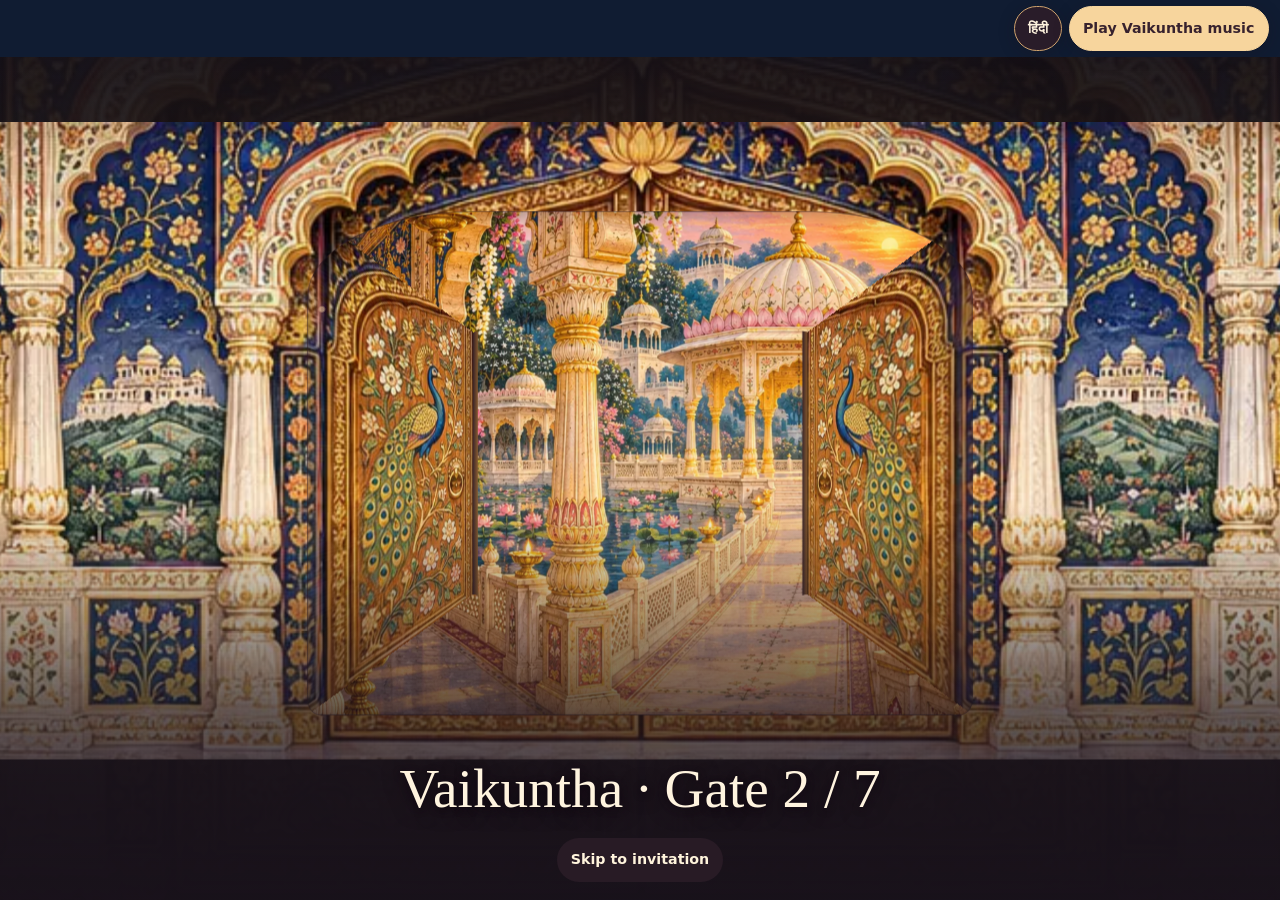
==== index.html @ 94968615 "Welcome guests with Ganesh and complete the celebration walkthrough" ====
<!doctype html>
<html lang="en">
<head>
<meta charset="utf-8">
<meta name="viewport" content="width=device-width, initial-scale=1">
<meta name="robots" content="noindex, nofollow">
<meta name="theme-color" content="#191b2b">
<meta name="description" content="Celebrations 30 November to 9 December 2026. Main wedding on 9 December at The Patel Landmark Garden, Kurwai.">
<meta property="og:title" content="Prateek and Prachi | Wedding Invitation">
<meta property="og:description" content="Celebrations 30 November to 9 December 2026. Main wedding on 9 December at The Patel Landmark Garden, Kurwai.">
<title>Prateek and Prachi | Wedding Invitation</title>
<meta property="og:type" content="website">
<meta property="og:site_name" content="शादी का निमंत्रण">
<meta property="og:url" content="https://prateek-prachi-vivah.github.io/prateek-prachi-vivah/english/">
<meta property="og:image" content="https://prateek-prachi-vivah.github.io/prateek-prachi-vivah/darshan-share-en.jpg">
<meta property="og:image:secure_url" content="https://prateek-prachi-vivah.github.io/prateek-prachi-vivah/darshan-share-en.jpg">
<meta property="og:image:type" content="image/jpeg">
<meta property="og:image:width" content="1200">
<meta property="og:image:height" content="630">
<meta property="og:image:alt" content="Prateek &amp; Prachi · Royal Rajput Wedding · 9 December 2026">
<meta name="twitter:card" content="summary_large_image">
<meta name="twitter:title" content="Prateek and Prachi | Wedding Invitation">
<meta name="twitter:description" content="Celebrations 30 November to 9 December 2026. Main wedding on 9 December at The Patel Landmark Garden, Kurwai.">
<meta name="twitter:image" content="https://prateek-prachi-vivah.github.io/prateek-prachi-vivah/darshan-share-en.jpg">
<link rel="canonical" href="https://prateek-prachi-vivah.github.io/prateek-prachi-vivah/english/">
<link rel="alternate" hreflang="hi" href="https://prateek-prachi-vivah.github.io/prateek-prachi-vivah/">

<script>const params=new URLSearchParams(location.search);const language=params.get('lang');params.set('edition','19');params.set('v','darshan19');location.replace((language==='hi'?'/prateek-prachi-vivah/':language==='en'?'/prateek-prachi-vivah/english/':'/prateek-prachi-vivah/english/')+('?' + params.toString())+location.hash)</script>
<noscript><meta http-equiv="refresh" content="0;url=/prateek-prachi-vivah/english/"></noscript>
</head><body><a href="/prateek-prachi-vivah/english/">Open the wedding invitation</a></body></html>
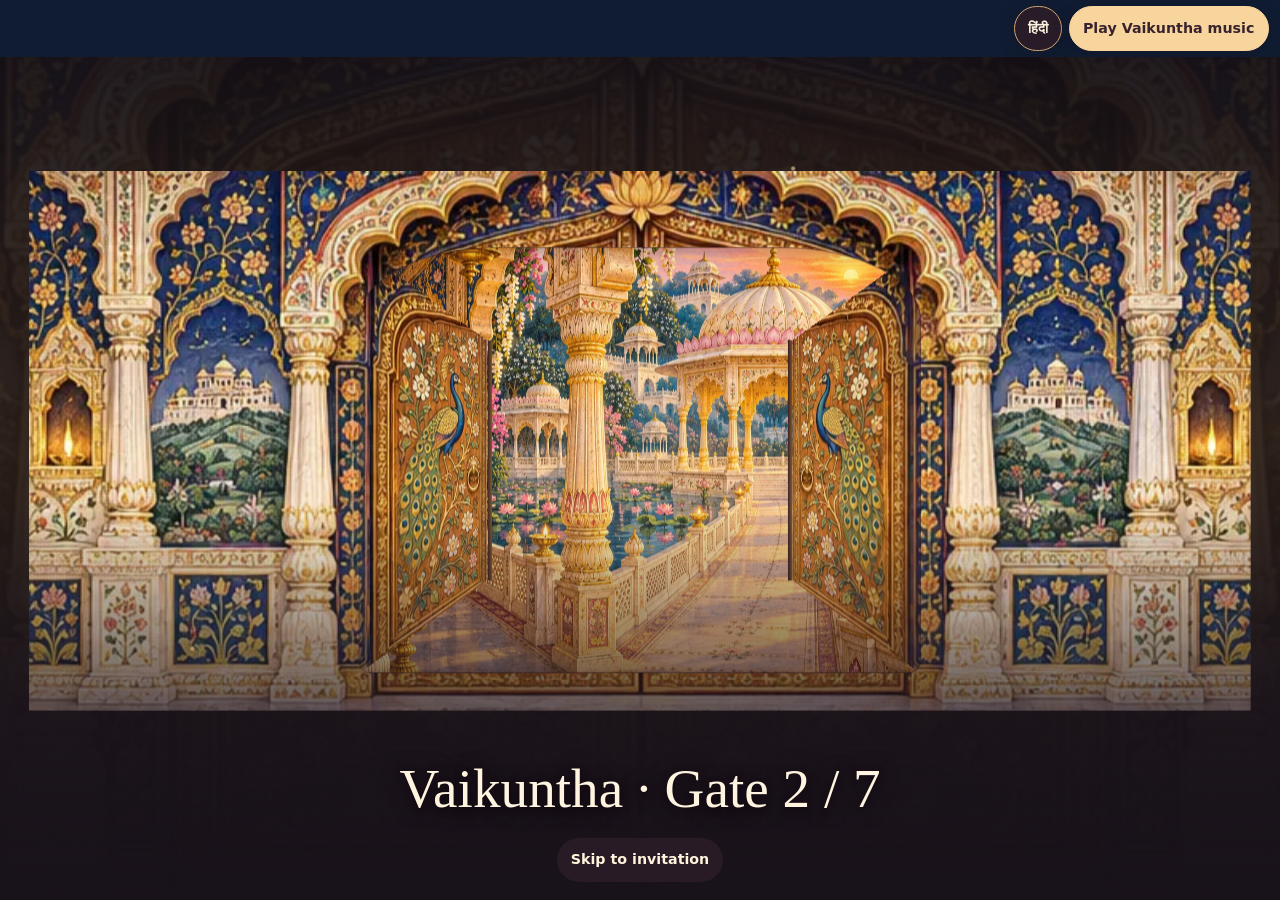
==== commit d4f791b4: "Keep desktop Vaikuntha doors in view and recover from opening failures" ====
--- a/index.html
+++ b/index.html
@@ -25,6 +25,6 @@
 <link rel="canonical" href="https://prateek-prachi-vivah.github.io/prateek-prachi-vivah/english/">
 <link rel="alternate" hreflang="hi" href="https://prateek-prachi-vivah.github.io/prateek-prachi-vivah/">
 
-<script>const params=new URLSearchParams(location.search);const language=params.get('lang');params.set('edition','19');params.set('v','darshan19');location.replace((language==='hi'?'/prateek-prachi-vivah/':language==='en'?'/prateek-prachi-vivah/english/':'/prateek-prachi-vivah/english/')+('?' + params.toString())+location.hash)</script>
+<script>const params=new URLSearchParams(location.search);const language=params.get('lang');params.set('edition','20');params.set('v','darshan20');location.replace((language==='hi'?'/prateek-prachi-vivah/':language==='en'?'/prateek-prachi-vivah/english/':'/prateek-prachi-vivah/english/')+('?' + params.toString())+location.hash)</script>
 <noscript><meta http-equiv="refresh" content="0;url=/prateek-prachi-vivah/english/"></noscript>
 </head><body><a href="/prateek-prachi-vivah/english/">Open the wedding invitation</a></body></html>
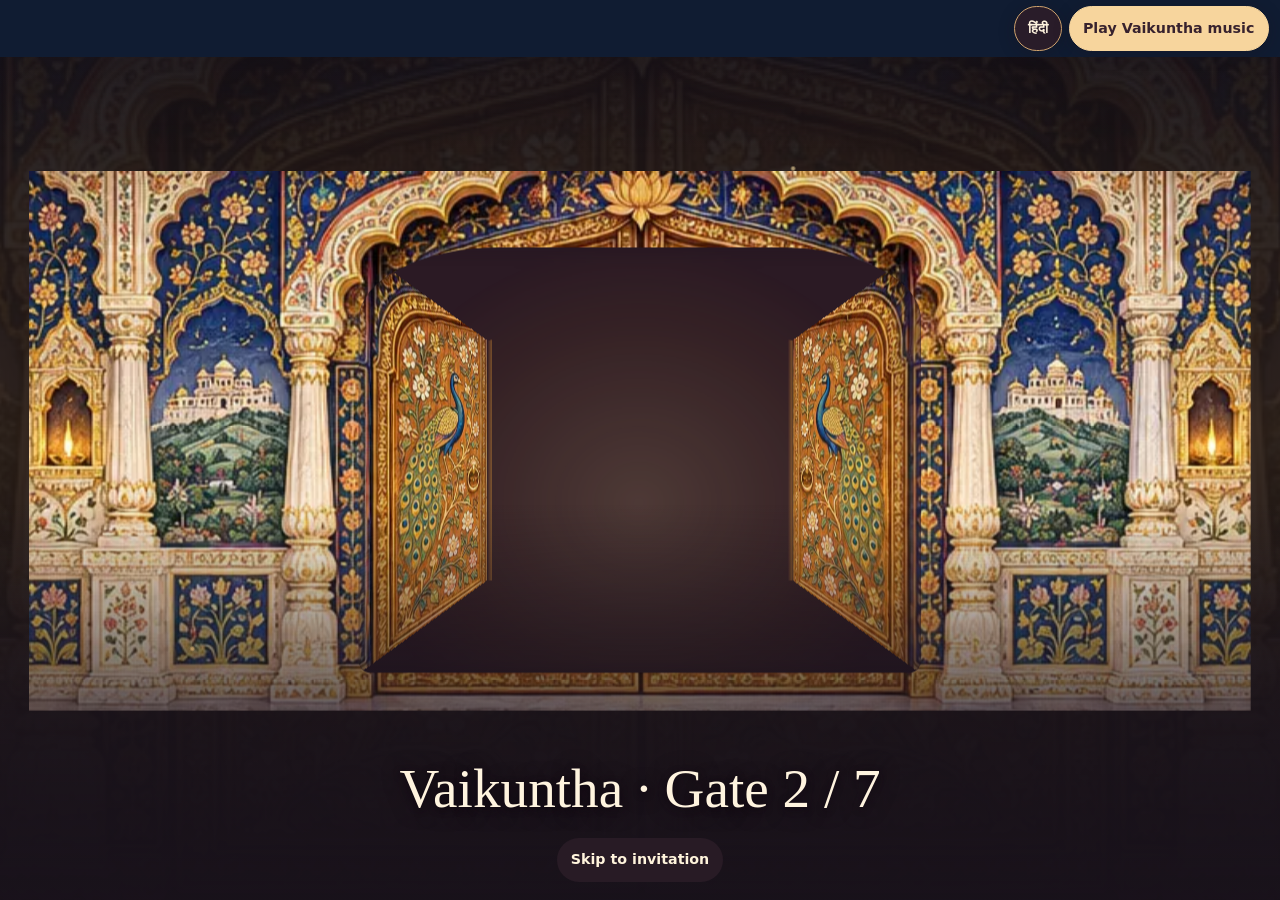
==== commit 93eb28d1: "Fix celebration room contrast, controls and delayed gate artwork" ====
--- a/index.html
+++ b/index.html
@@ -25,6 +25,6 @@
 <link rel="canonical" href="https://prateek-prachi-vivah.github.io/prateek-prachi-vivah/english/">
 <link rel="alternate" hreflang="hi" href="https://prateek-prachi-vivah.github.io/prateek-prachi-vivah/">
 
-<script>const params=new URLSearchParams(location.search);const language=params.get('lang');params.set('edition','20');params.set('v','darshan20');location.replace((language==='hi'?'/prateek-prachi-vivah/':language==='en'?'/prateek-prachi-vivah/english/':'/prateek-prachi-vivah/english/')+('?' + params.toString())+location.hash)</script>
+<script>const params=new URLSearchParams(location.search);const language=params.get('lang');params.set('edition','21');params.set('v','darshan21');location.replace((language==='hi'?'/prateek-prachi-vivah/':language==='en'?'/prateek-prachi-vivah/english/':'/prateek-prachi-vivah/english/')+('?' + params.toString())+location.hash)</script>
 <noscript><meta http-equiv="refresh" content="0;url=/prateek-prachi-vivah/english/"></noscript>
 </head><body><a href="/prateek-prachi-vivah/english/">Open the wedding invitation</a></body></html>
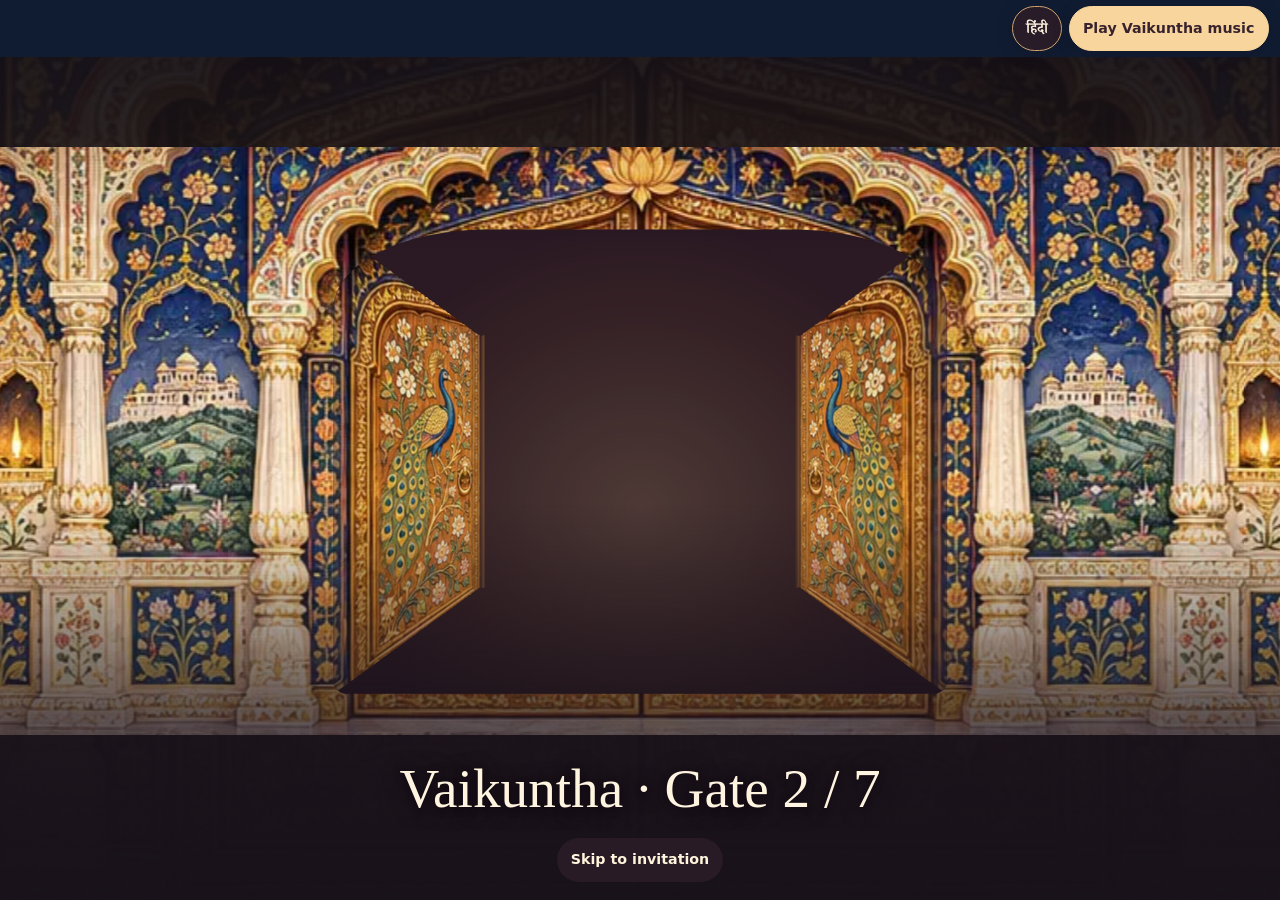
==== commit b68666ae: "Edition 22: correct darshan transitions, audio startup and bilingual invitation details" ====
--- a/index.html
+++ b/index.html
@@ -25,6 +25,6 @@
 <link rel="canonical" href="https://prateek-prachi-vivah.github.io/prateek-prachi-vivah/english/">
 <link rel="alternate" hreflang="hi" href="https://prateek-prachi-vivah.github.io/prateek-prachi-vivah/">
 
-<script>const params=new URLSearchParams(location.search);const language=params.get('lang');params.set('edition','21');params.set('v','darshan21');location.replace((language==='hi'?'/prateek-prachi-vivah/':language==='en'?'/prateek-prachi-vivah/english/':'/prateek-prachi-vivah/english/')+('?' + params.toString())+location.hash)</script>
+<script>const params=new URLSearchParams(location.search);const language=params.get('lang');params.set('edition','22');params.set('v','darshan22');location.replace((language==='hi'?'/prateek-prachi-vivah/':language==='en'?'/prateek-prachi-vivah/english/':'/prateek-prachi-vivah/english/')+('?' + params.toString())+location.hash)</script>
 <noscript><meta http-equiv="refresh" content="0;url=/prateek-prachi-vivah/english/"></noscript>
 </head><body><a href="/prateek-prachi-vivah/english/">Open the wedding invitation</a></body></html>
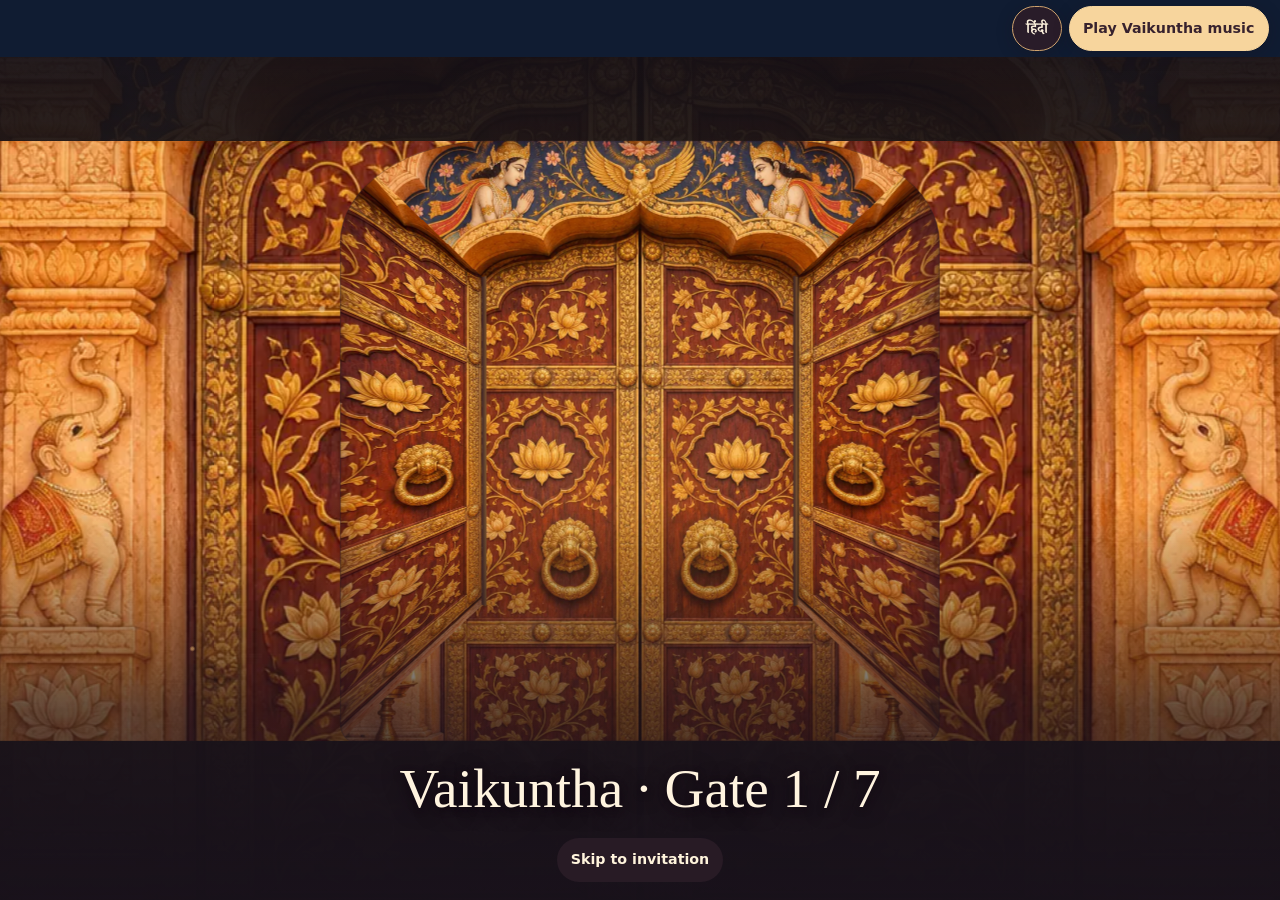
==== commit aab46be6: "Adapt the darshan to desktop and phone screens and restore repeat playback (edition 23)" ====
--- a/index.html
+++ b/index.html
@@ -25,6 +25,6 @@
 <link rel="canonical" href="https://prateek-prachi-vivah.github.io/prateek-prachi-vivah/english/">
 <link rel="alternate" hreflang="hi" href="https://prateek-prachi-vivah.github.io/prateek-prachi-vivah/">
 
-<script>const params=new URLSearchParams(location.search);const language=params.get('lang');params.set('edition','22');params.set('v','darshan22');location.replace((language==='hi'?'/prateek-prachi-vivah/':language==='en'?'/prateek-prachi-vivah/english/':'/prateek-prachi-vivah/english/')+('?' + params.toString())+location.hash)</script>
+<script>const params=new URLSearchParams(location.search);const language=params.get('lang');params.set('edition','23');params.set('v','darshan23');location.replace((language==='hi'?'/prateek-prachi-vivah/':language==='en'?'/prateek-prachi-vivah/english/':'/prateek-prachi-vivah/english/')+('?' + params.toString())+location.hash)</script>
 <noscript><meta http-equiv="refresh" content="0;url=/prateek-prachi-vivah/english/"></noscript>
 </head><body><a href="/prateek-prachi-vivah/english/">Open the wedding invitation</a></body></html>
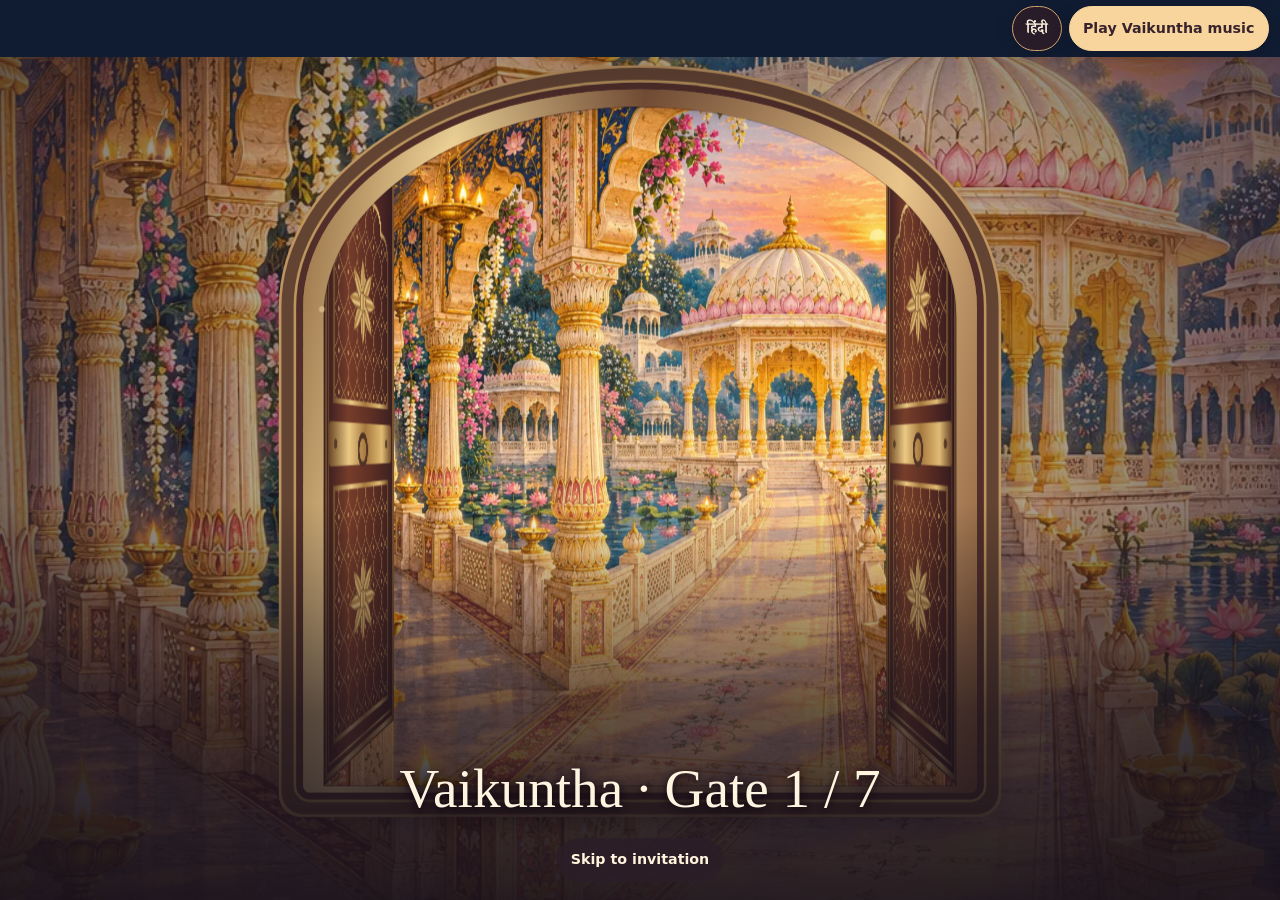
==== commit 1b8b3fa4: "Rebuild desktop Vaikuntha gates and score the opening darshan" ====
--- a/index.html
+++ b/index.html
@@ -25,6 +25,6 @@
 <link rel="canonical" href="https://prateek-prachi-vivah.github.io/prateek-prachi-vivah/english/">
 <link rel="alternate" hreflang="hi" href="https://prateek-prachi-vivah.github.io/prateek-prachi-vivah/">
 
-<script>const params=new URLSearchParams(location.search);const language=params.get('lang');params.set('edition','23');params.set('v','darshan23');location.replace((language==='hi'?'/prateek-prachi-vivah/':language==='en'?'/prateek-prachi-vivah/english/':'/prateek-prachi-vivah/english/')+('?' + params.toString())+location.hash)</script>
+<script>const params=new URLSearchParams(location.search);const language=params.get('lang');params.set('edition','24');params.set('v','darshan24');location.replace((language==='hi'?'/prateek-prachi-vivah/':language==='en'?'/prateek-prachi-vivah/english/':'/prateek-prachi-vivah/english/')+('?' + params.toString())+location.hash)</script>
 <noscript><meta http-equiv="refresh" content="0;url=/prateek-prachi-vivah/english/"></noscript>
 </head><body><a href="/prateek-prachi-vivah/english/">Open the wedding invitation</a></body></html>
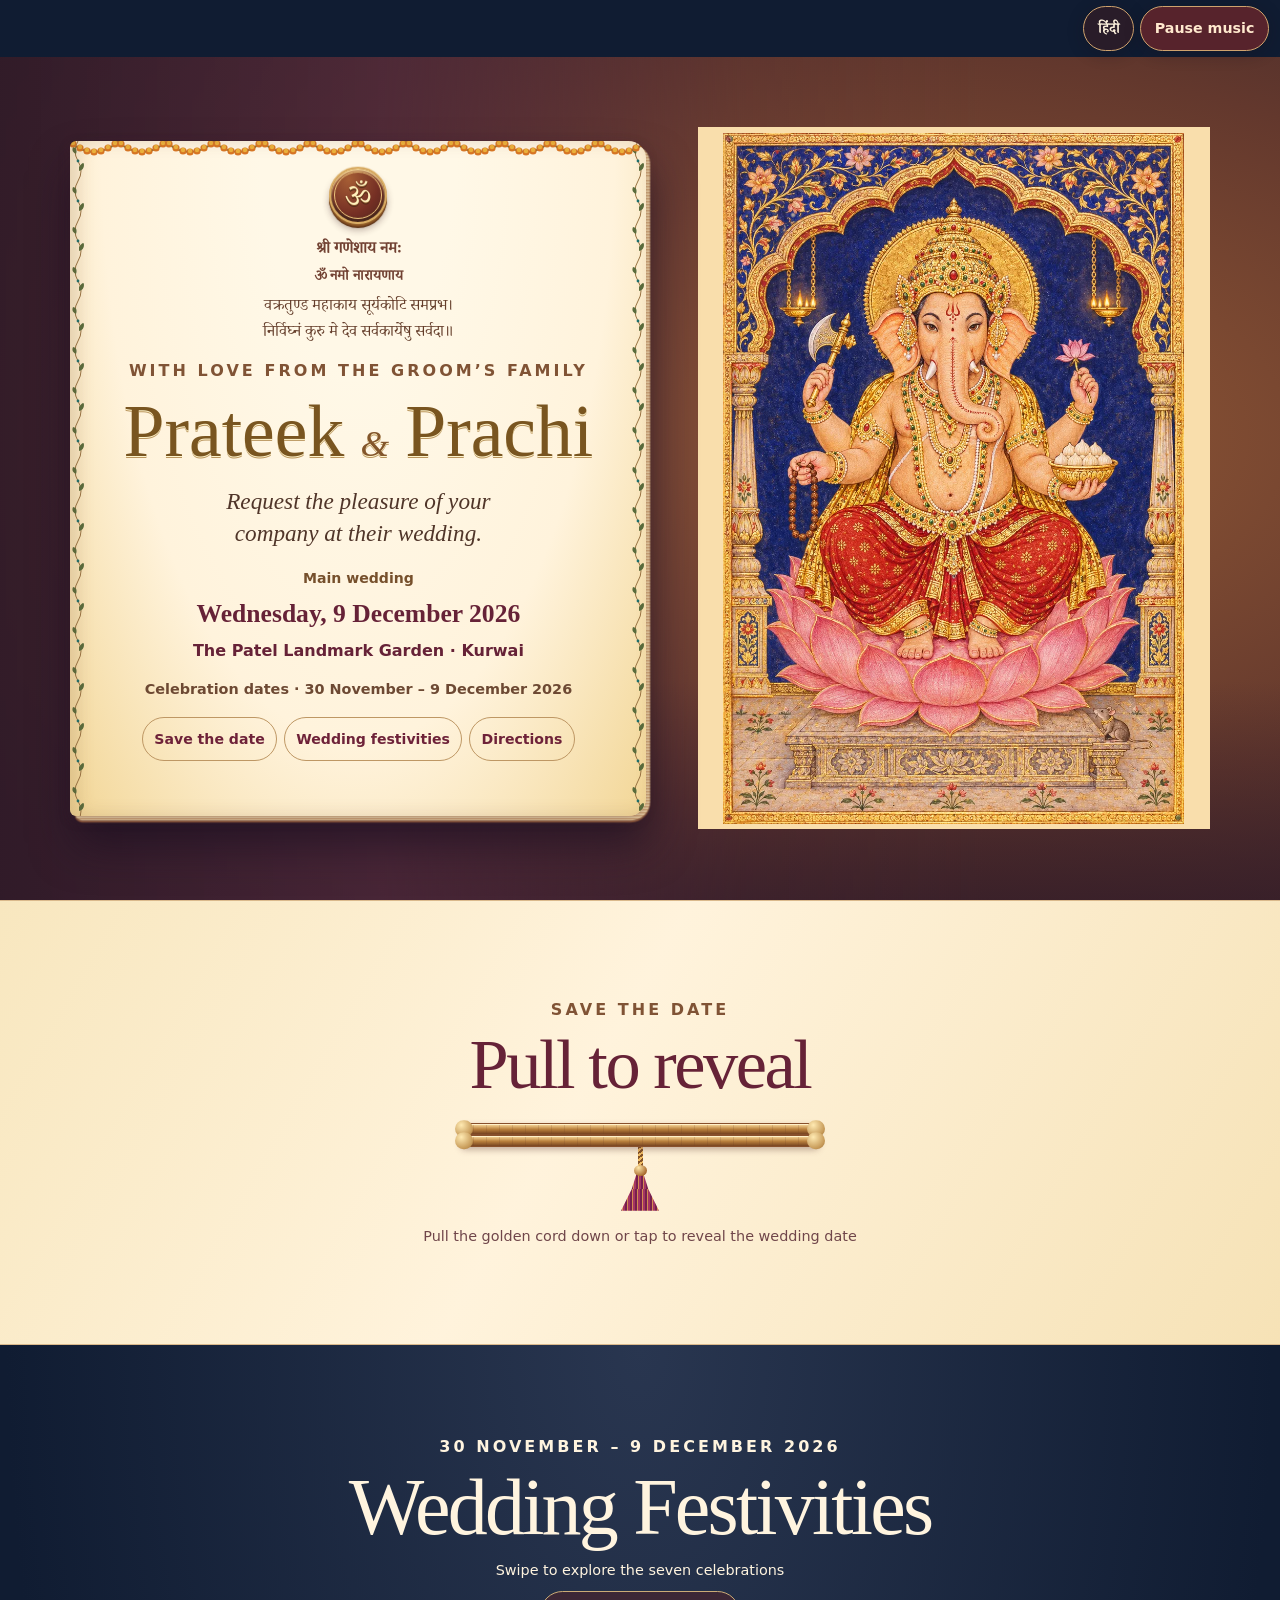
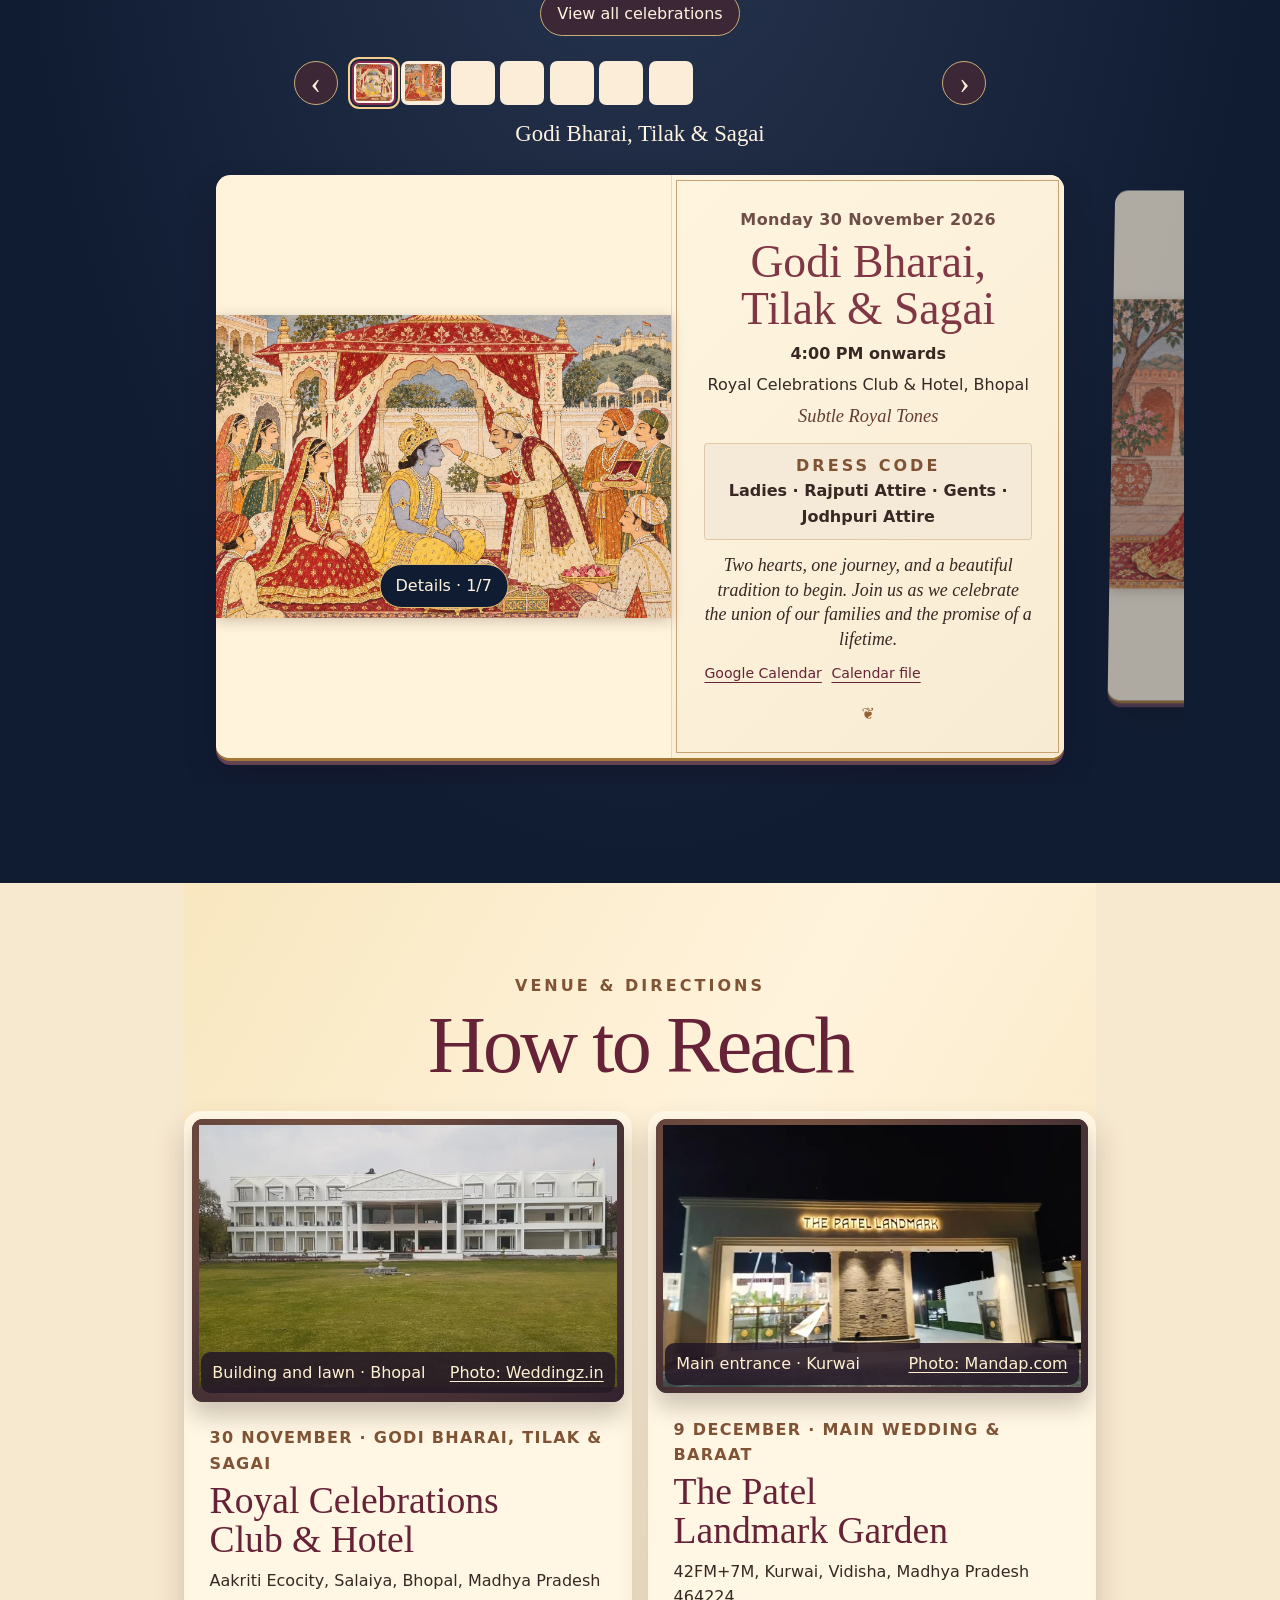
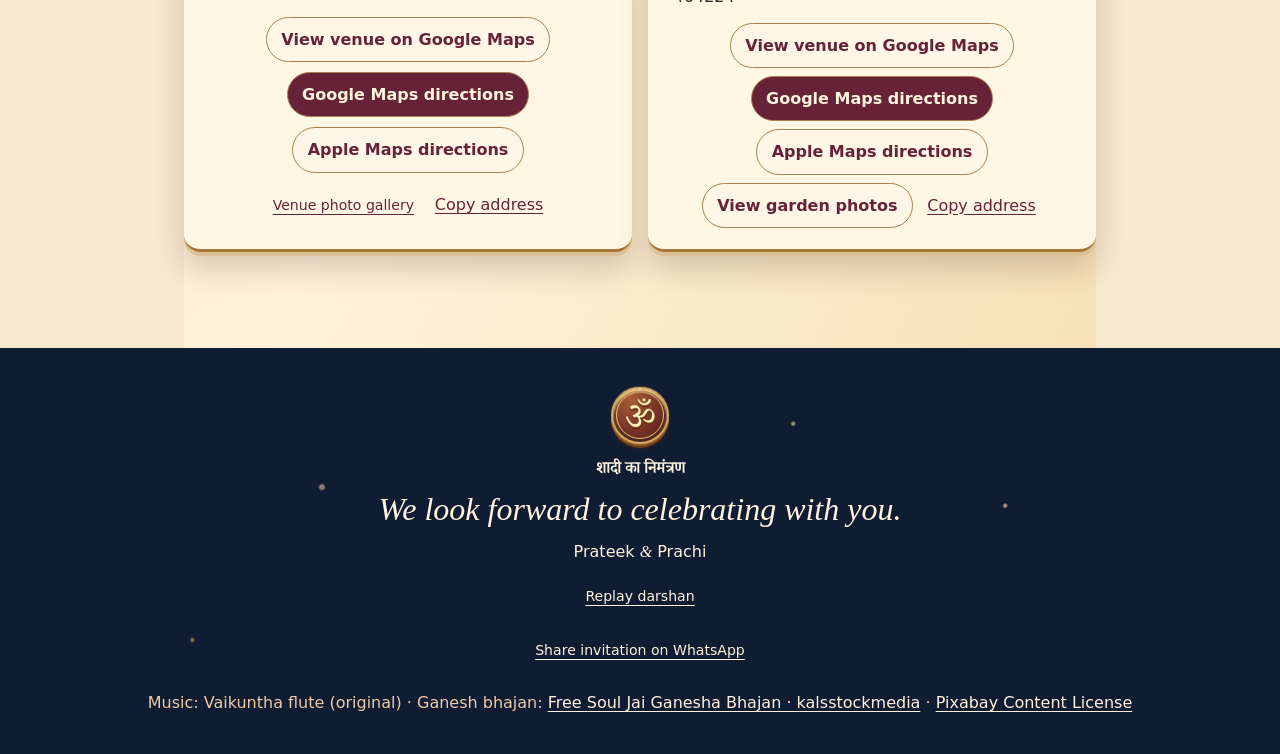
==== commit 8e2699e3: "Open desktop invitation directly with hinged card; preserve phone darshan" ====
--- a/index.html
+++ b/index.html
@@ -25,6 +25,6 @@
 <link rel="canonical" href="https://prateek-prachi-vivah.github.io/prateek-prachi-vivah/english/">
 <link rel="alternate" hreflang="hi" href="https://prateek-prachi-vivah.github.io/prateek-prachi-vivah/">
 
-<script>const params=new URLSearchParams(location.search);const language=params.get('lang');params.set('edition','24');params.set('v','darshan24');location.replace((language==='hi'?'/prateek-prachi-vivah/':language==='en'?'/prateek-prachi-vivah/english/':'/prateek-prachi-vivah/english/')+('?' + params.toString())+location.hash)</script>
+<script>const params=new URLSearchParams(location.search);const language=params.get('lang');params.set('edition','25');params.set('v','darshan25');location.replace((language==='hi'?'/prateek-prachi-vivah/':language==='en'?'/prateek-prachi-vivah/english/':'/prateek-prachi-vivah/english/')+('?' + params.toString())+location.hash)</script>
 <noscript><meta http-equiv="refresh" content="0;url=/prateek-prachi-vivah/english/"></noscript>
 </head><body><a href="/prateek-prachi-vivah/english/">Open the wedding invitation</a></body></html>
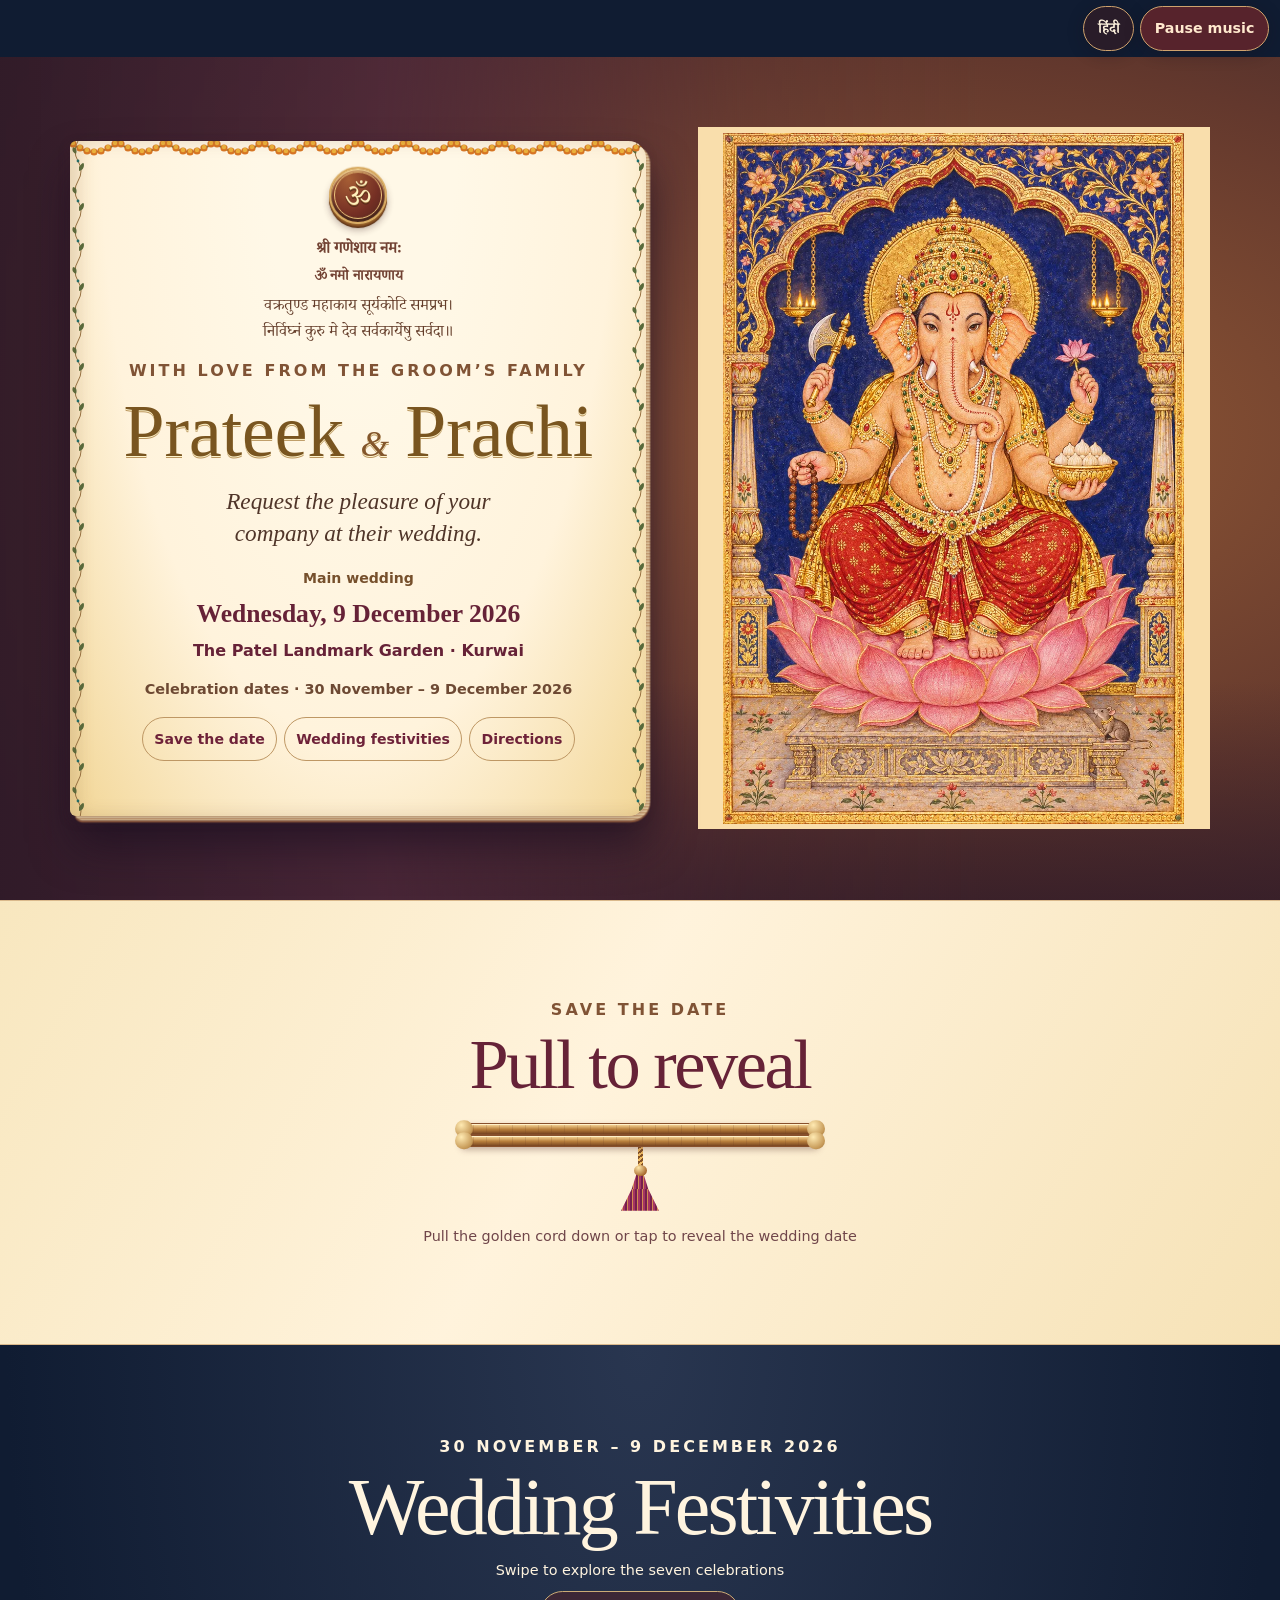
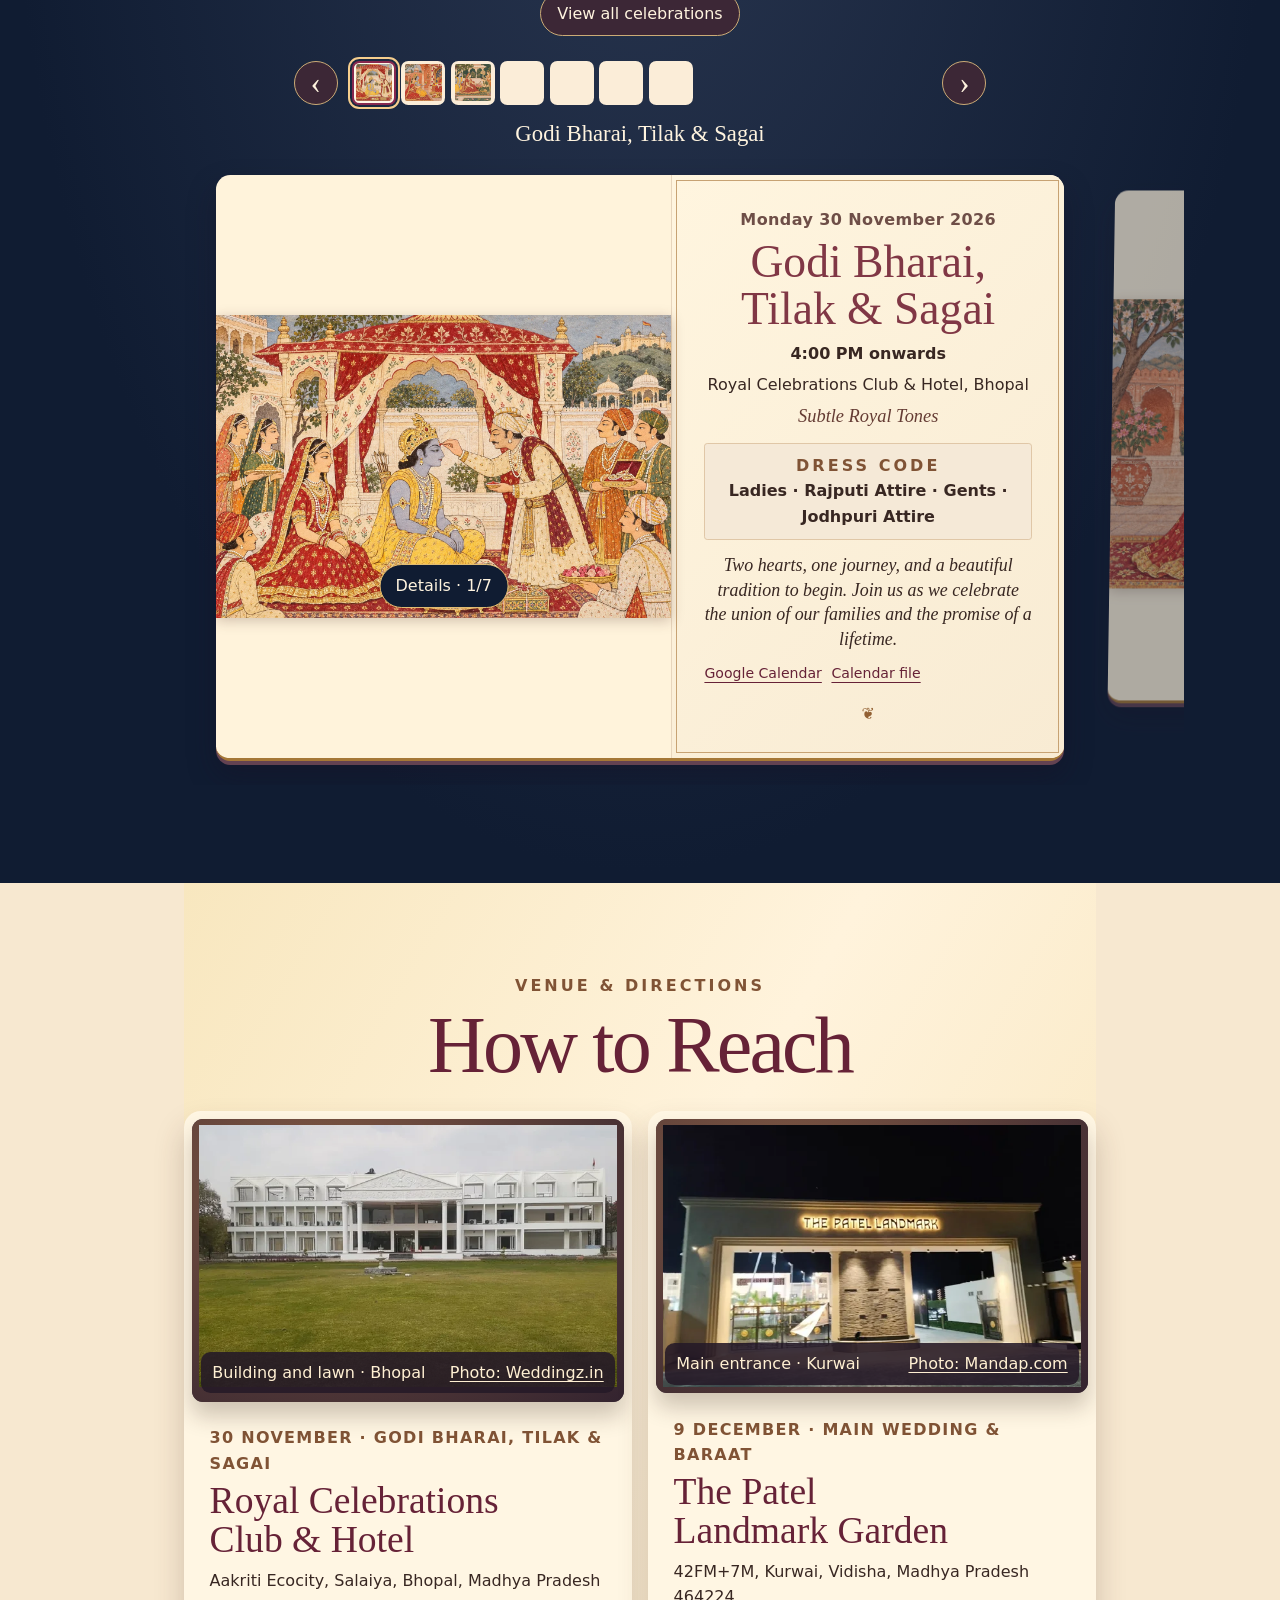
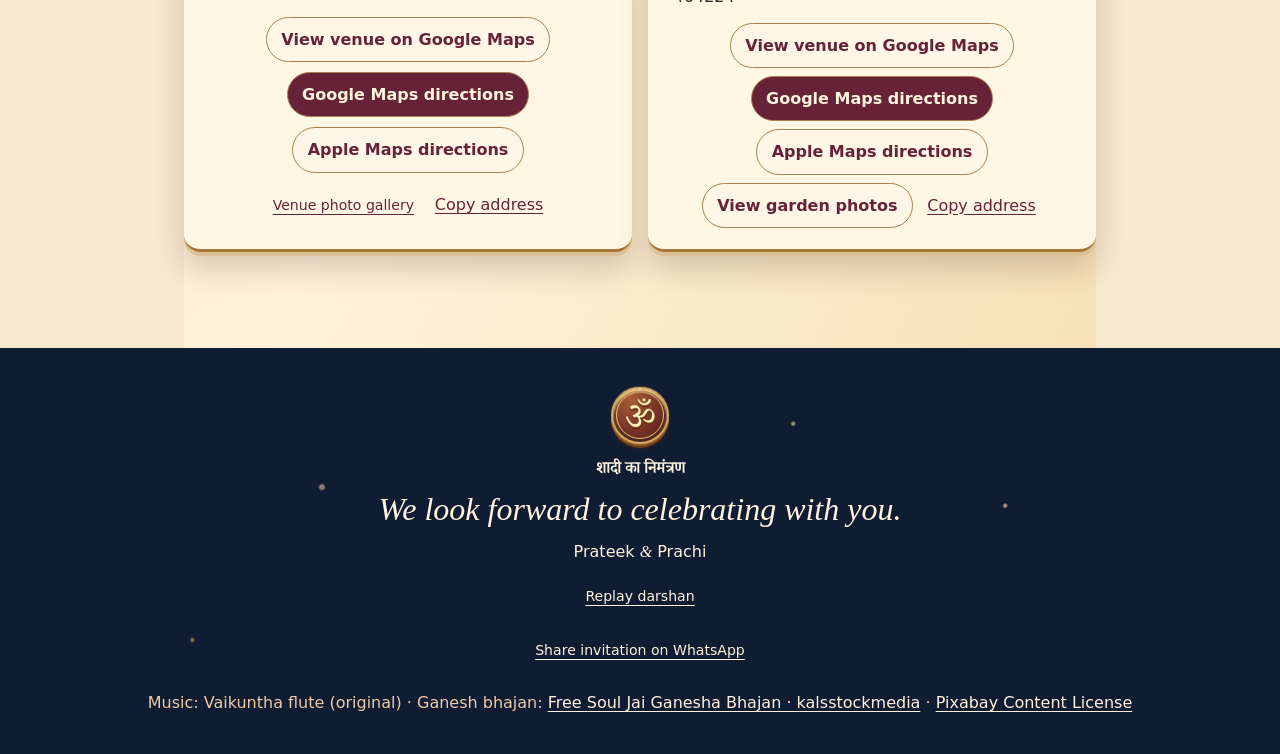
==== commit 925eb301: "Smooth invitation motion on phones and pause offscreen effects" ====
--- a/index.html
+++ b/index.html
@@ -25,6 +25,6 @@
 <link rel="canonical" href="https://prateek-prachi-vivah.github.io/prateek-prachi-vivah/english/">
 <link rel="alternate" hreflang="hi" href="https://prateek-prachi-vivah.github.io/prateek-prachi-vivah/">
 
-<script>const params=new URLSearchParams(location.search);const language=params.get('lang');params.set('edition','25');params.set('v','darshan25');location.replace((language==='hi'?'/prateek-prachi-vivah/':language==='en'?'/prateek-prachi-vivah/english/':'/prateek-prachi-vivah/english/')+('?' + params.toString())+location.hash)</script>
+<script>const params=new URLSearchParams(location.search);const language=params.get('lang');params.set('edition','26');params.set('v','darshan26');location.replace((language==='hi'?'/prateek-prachi-vivah/':language==='en'?'/prateek-prachi-vivah/english/':'/prateek-prachi-vivah/english/')+('?' + params.toString())+location.hash)</script>
 <noscript><meta http-equiv="refresh" content="0;url=/prateek-prachi-vivah/english/"></noscript>
 </head><body><a href="/prateek-prachi-vivah/english/">Open the wedding invitation</a></body></html>
